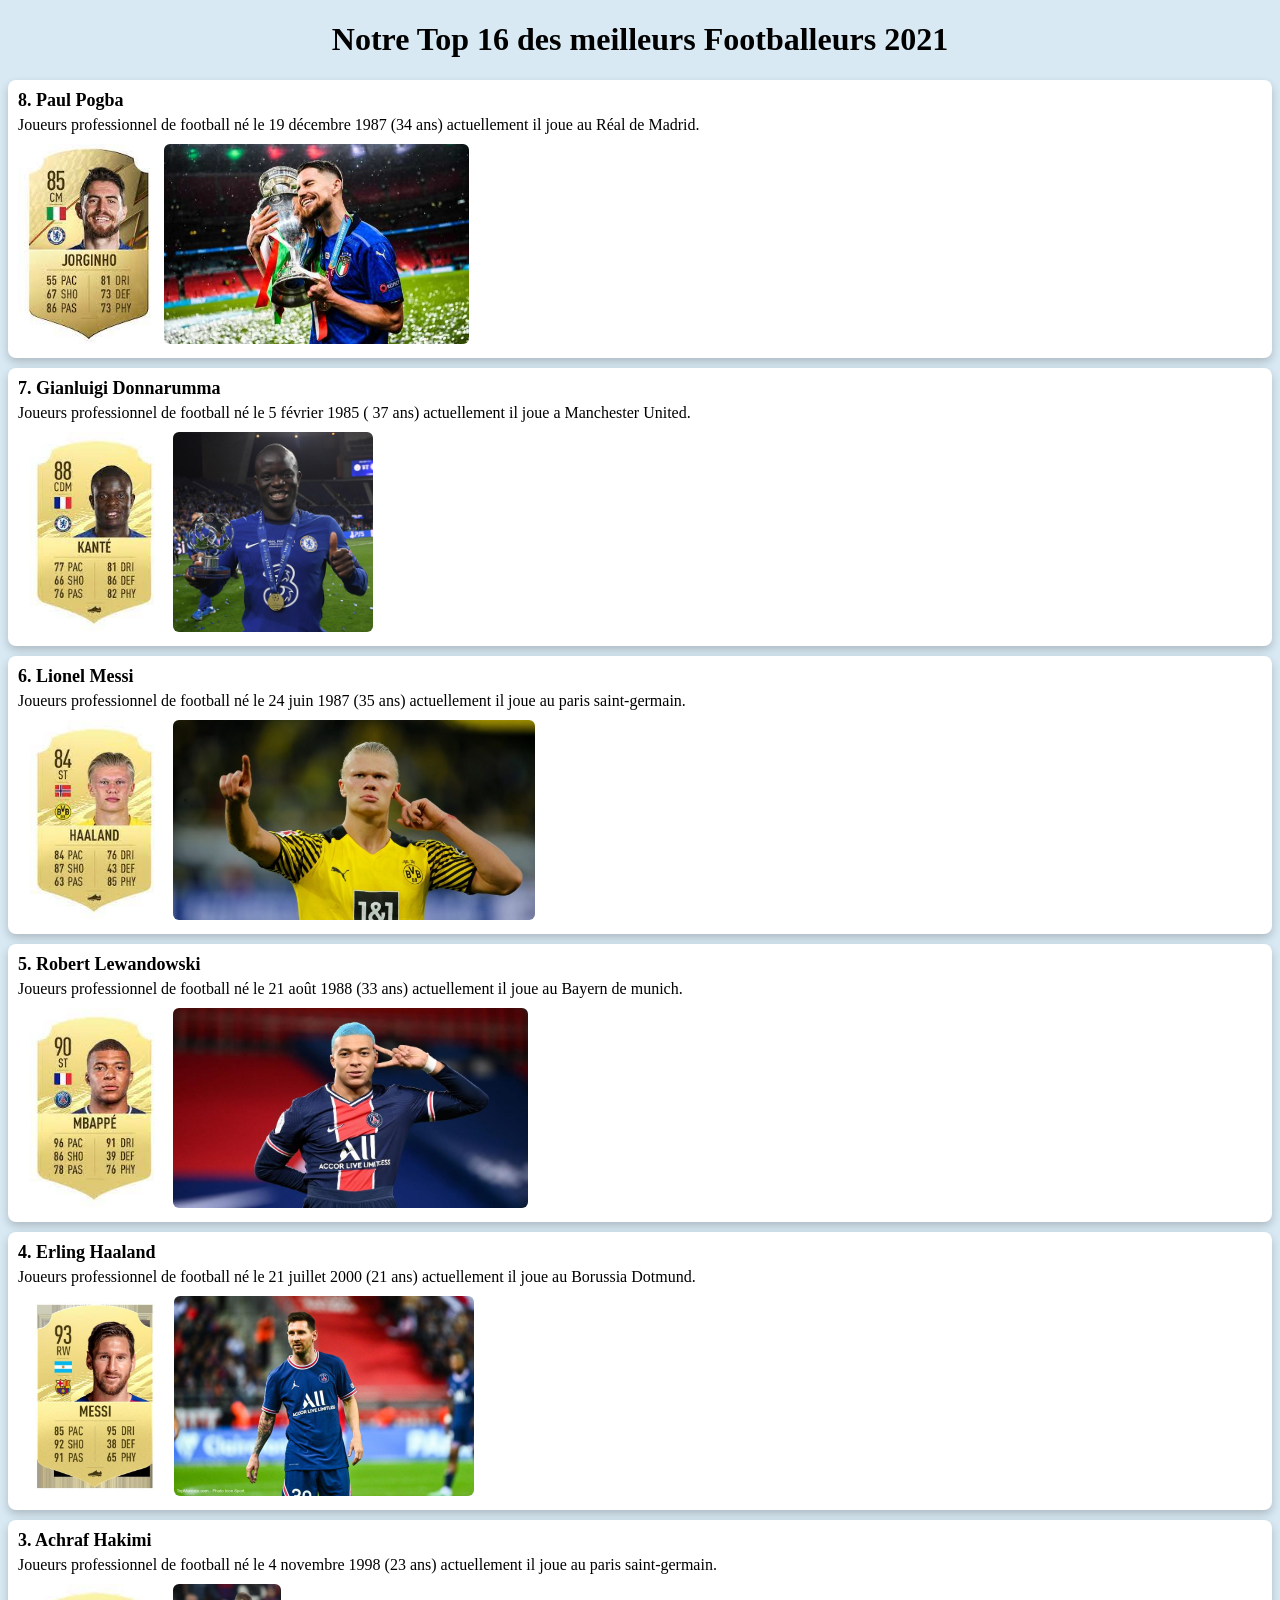
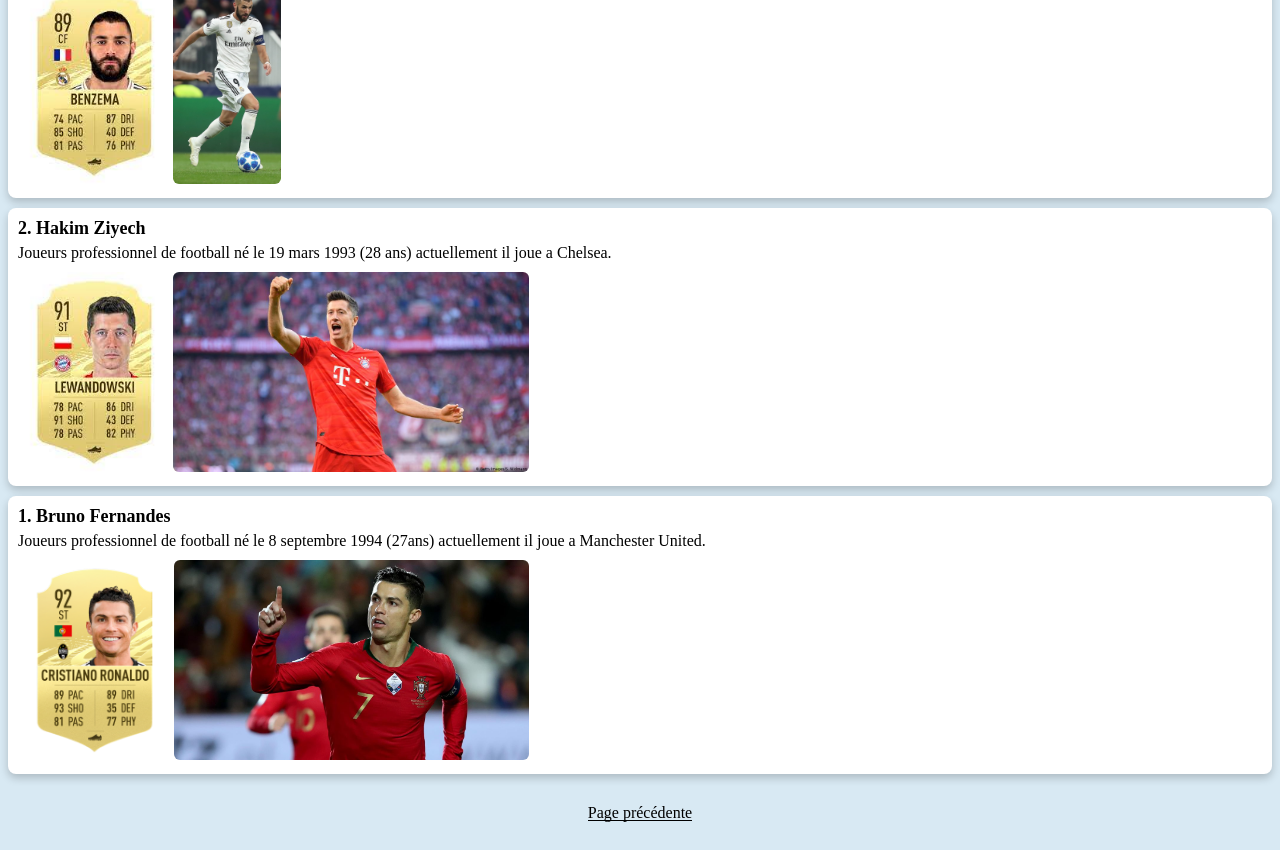
==== index2.html @ 632c653c "index2" ====
<!DOCTYPE html>
<html>
	<head>
		<meta charset="utf-8">
		<link rel="stylesheet" type="text/css" href="assets/css/main.css">
		<title>Top footballeurs 2021</title>
	</head>

	<body>
		<h1>Notre Top 16 des meilleurs Footballeurs 2021</h1>
		<main>
			<div class="container">
				<span class="nom">8. Paul Pogba</span>
				<span class="description">Joueurs professionnel de football né le 19 décembre 1987 (34 ans) actuellement il joue au Réal de Madrid.</span>
				<div class="info">
					<img src="assets/images/carte/8.jpg" class="carte">
					<img src="assets/images/photo/8.jpg" class="photo">
				</div>
			</div>
			<div class="container">
				<span class="nom">7. Gianluigi Donnarumma</span>
				<span class="description">Joueurs professionnel de football né le 5 février 1985 ( 37 ans)  actuellement il joue a Manchester United.</span>
				<div class="info">
					<img src="assets/images/carte/7.jpg" class="carte">
					<img src="assets/images/photo/7.jpg" class="photo">
				</div>
			</div>
			<div class="container">
				<span class="nom">6. Lionel Messi</span>
				<span class="description">Joueurs professionnel de football né le 24 juin 1987 (35 ans)  actuellement il joue au paris saint-germain.</span>
				<div class="info">
					<img src="assets/images/carte/6.jpg" class="carte">
					<img src="assets/images/photo/6.jpg" class="photo">
				</div>
			</div>
			<div class="container">
				<span class="nom">5. Robert Lewandowski</span>
				<span class="description">Joueurs professionnel de football né le 21 août 1988  (33 ans) actuellement il joue au Bayern de munich.</span>
				<div class="info">
					<img src="assets/images/carte/5.jpg" class="carte">
					<img src="assets/images/photo/5.jpg" class="photo">
				</div>
			</div>
			<div class="container">
				<span class="nom">4. Erling Haaland</span>
				<span class="description">Joueurs professionnel de football né le 21 juillet 2000 (21 ans)  actuellement il joue au Borussia Dotmund.</span>
				<div class="info">
					<img src="assets/images/carte/4.jpg" class="carte">
					<img src="assets/images/photo/4.jpg" class="photo">
				</div>
			</div>
			<div class="container">
				<span class="nom">3. Achraf Hakimi</span>
				<span class="description">Joueurs professionnel de football né le 4 novembre 1998 (23 ans) actuellement il joue au paris saint-germain.</span>
				<div class="info">
					<img src="assets/images/carte/3.jpg" class="carte">
					<img src="assets/images/photo/3.jpg" class="photo">
				</div>
			</div>
			<div class="container">
				<span class="nom">2. Hakim Ziyech</span>
				<span class="description">Joueurs professionnel de football né le 19 mars 1993 (28 ans) actuellement il joue a Chelsea.</span>
				<div class="info">
					<img src="assets/images/carte/2.jpg" class="carte">
					<img src="assets/images/photo/2.jpg" class="photo">
				</div>
			</div>
			<div class="container">
				<span class="nom">1. Bruno Fernandes</span>
				<span class="description">Joueurs professionnel de football né le  8 septembre 1994 (27ans) actuellement il joue a Manchester United.</span>
				<div class="info">
					<img src="assets/images/carte/1.jpg" class="carte">
					<img src="assets/images/photo/1.jpg" class="photo">
				</div>
			</div>
		</main>
		<footer>
			<a href="index.html">Page précédente</a>
		</footer>
	</body>
</html>
---- assets/css/main.css ----
@import url("https://fonts.googleapis.com/css2?family=Lilita+One&display=swap");

body {
	background-color: #d8e9f3;
	font-family: Rubik
}

.intro {
	margin: 40px 0 40px 0;
	text-align: center
}

.intro a {color: #ff9800}

h1 {text-align: center}

.container {
	margin-bottom: 10px;
	padding: 10px;
	border-radius: 8px;
	box-shadow: 0 4px 8px rgb(0, 0, 0, 0.2);
	background-color: #fff
}

.nom {
	display: block;
	margin-bottom: 5px;
	font-size: 18px;
	font-weight: bold
}

.description {
	display: block;
	margin-bottom: 10px
}

.carte {height: 200px}
.photo {
	height: 200px;
	border-radius: 6px
}

footer {
	padding: 20px 0;
	text-align: center
}

footer a {
	position: relative;
	color: #000;
	text-decoration: none;
	transition-duration: 0.3s;
	z-index: 1
}
footer a:hover {color: #d8e9f3}
footer a::before {
	content: "";
	width: 100%;
	height: 1px;
	bottom: 0;
	position: absolute;
	background-color: #000;
	transition-duration: 0.3s;
	z-index: -1
}
footer a:hover::before {height: 100%}

/* 600px max */
@media screen and (max-width: 600px) {
	h1 {font-size: 29px}
}

/* 480px max */
@media screen and (max-width: 480px) {
	h1 {font-size: 26px}
}
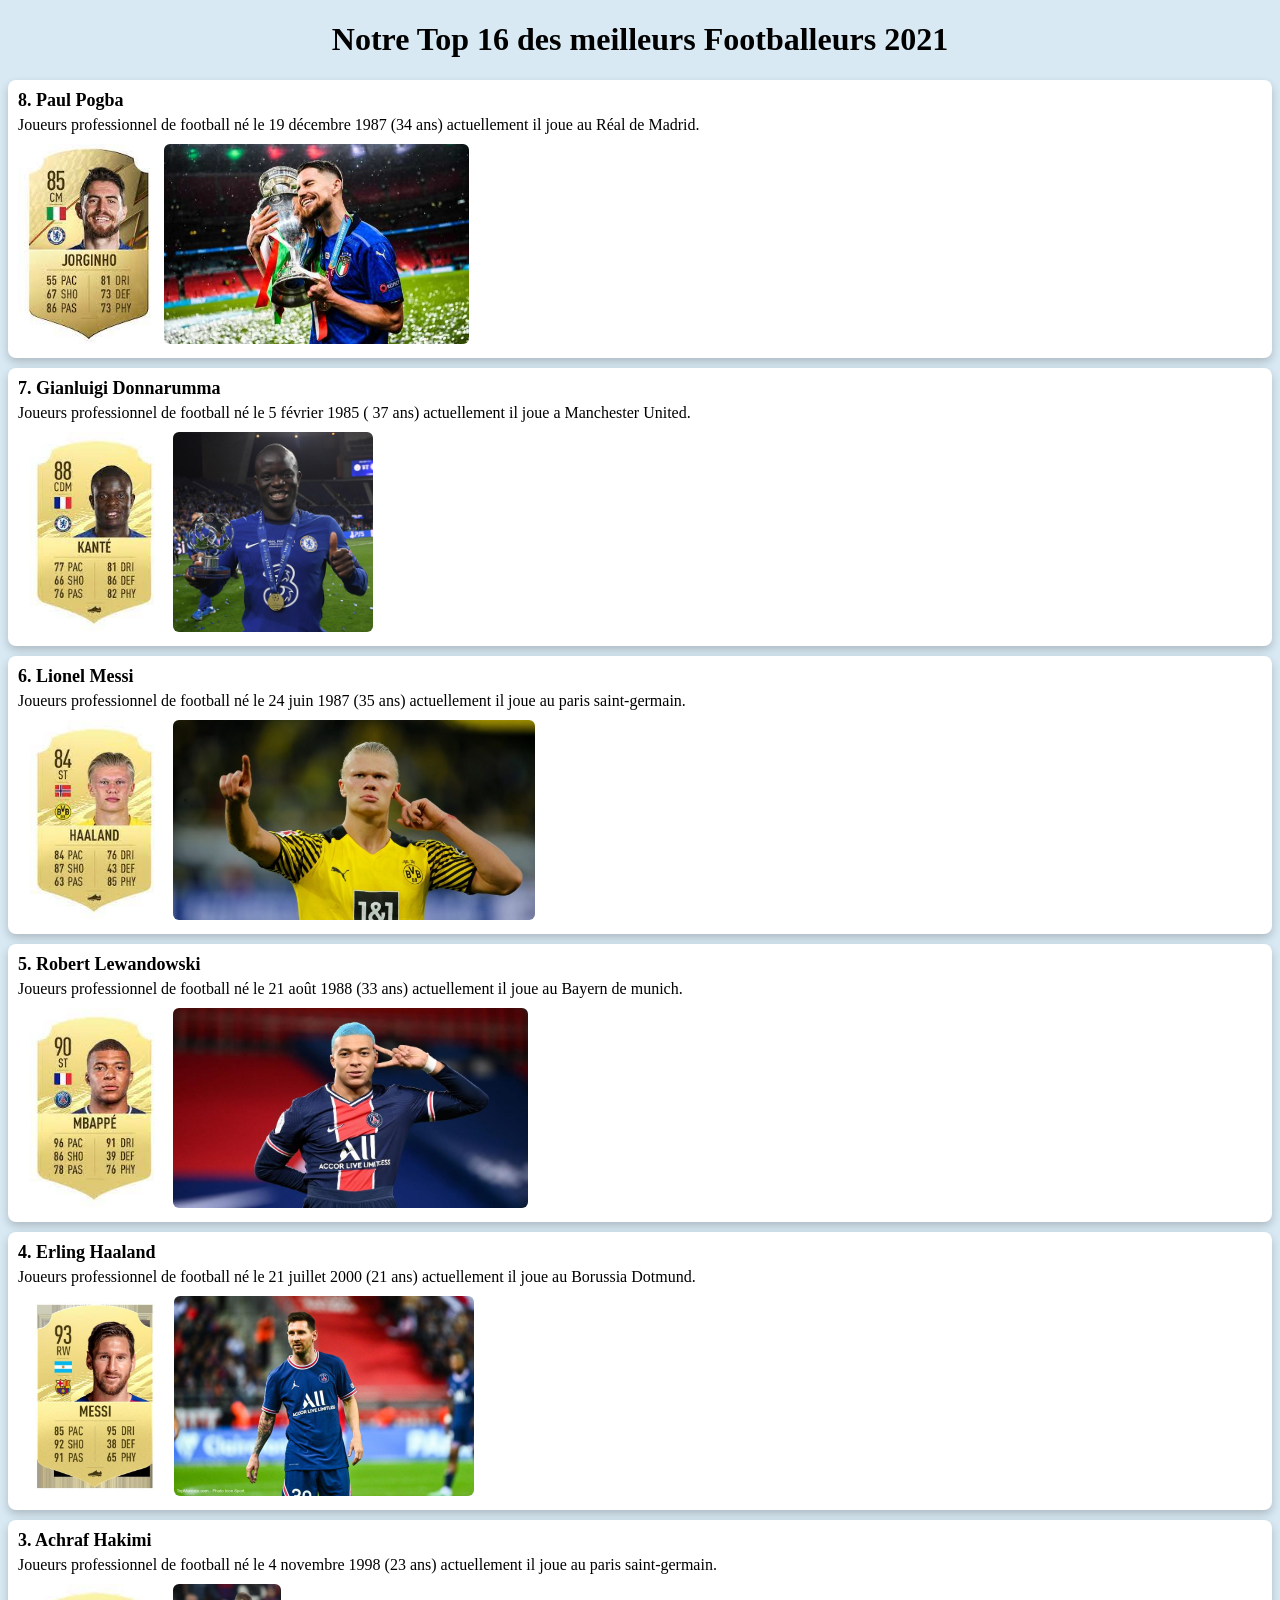
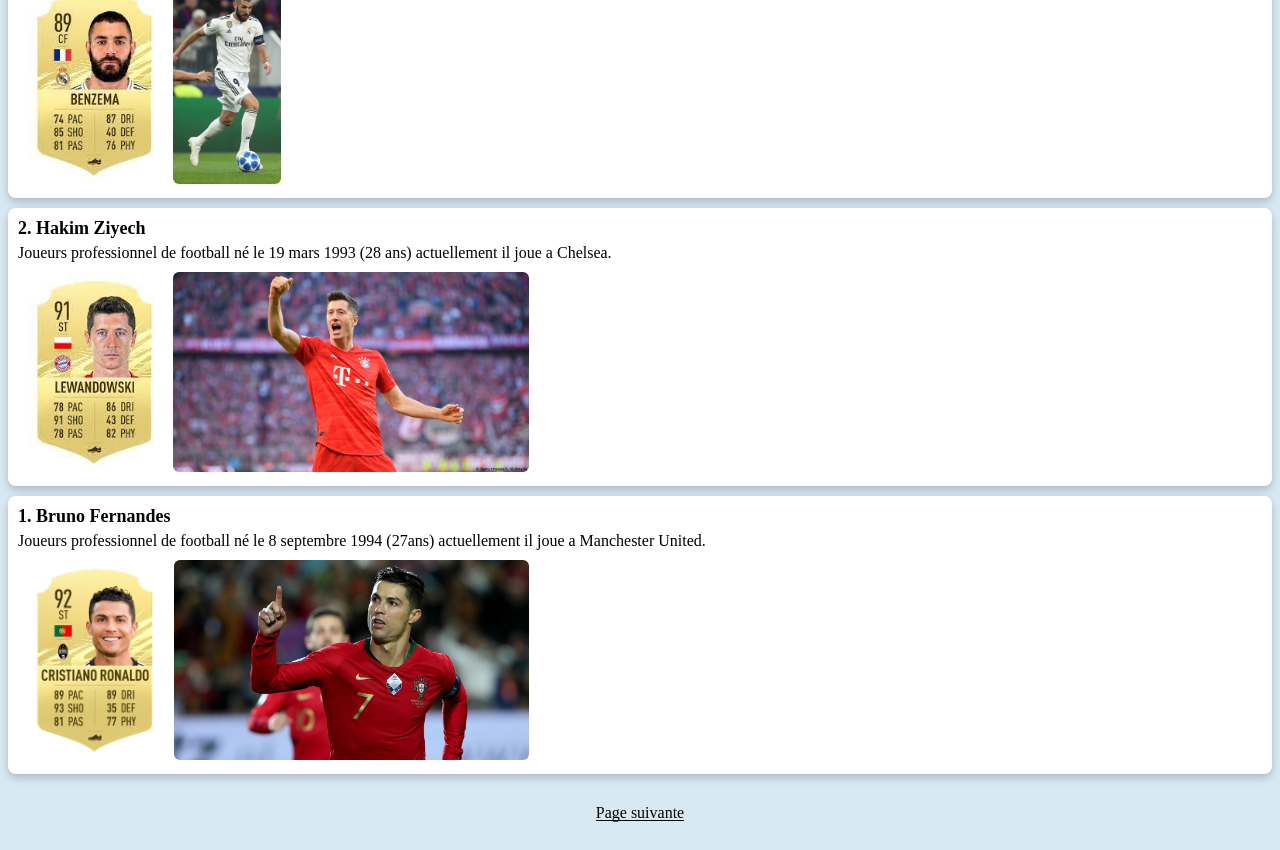
==== commit 2b326057: "ssqsd" ====
--- a/index2.html
+++ b/index2.html
@@ -75,7 +75,7 @@
 			</div>
 		</main>
 		<footer>
-			<a href="index.html">Page précédente</a>
+			<a href="index2.html">Page suivante</a>
 		</footer>
 	</body>
 </html>
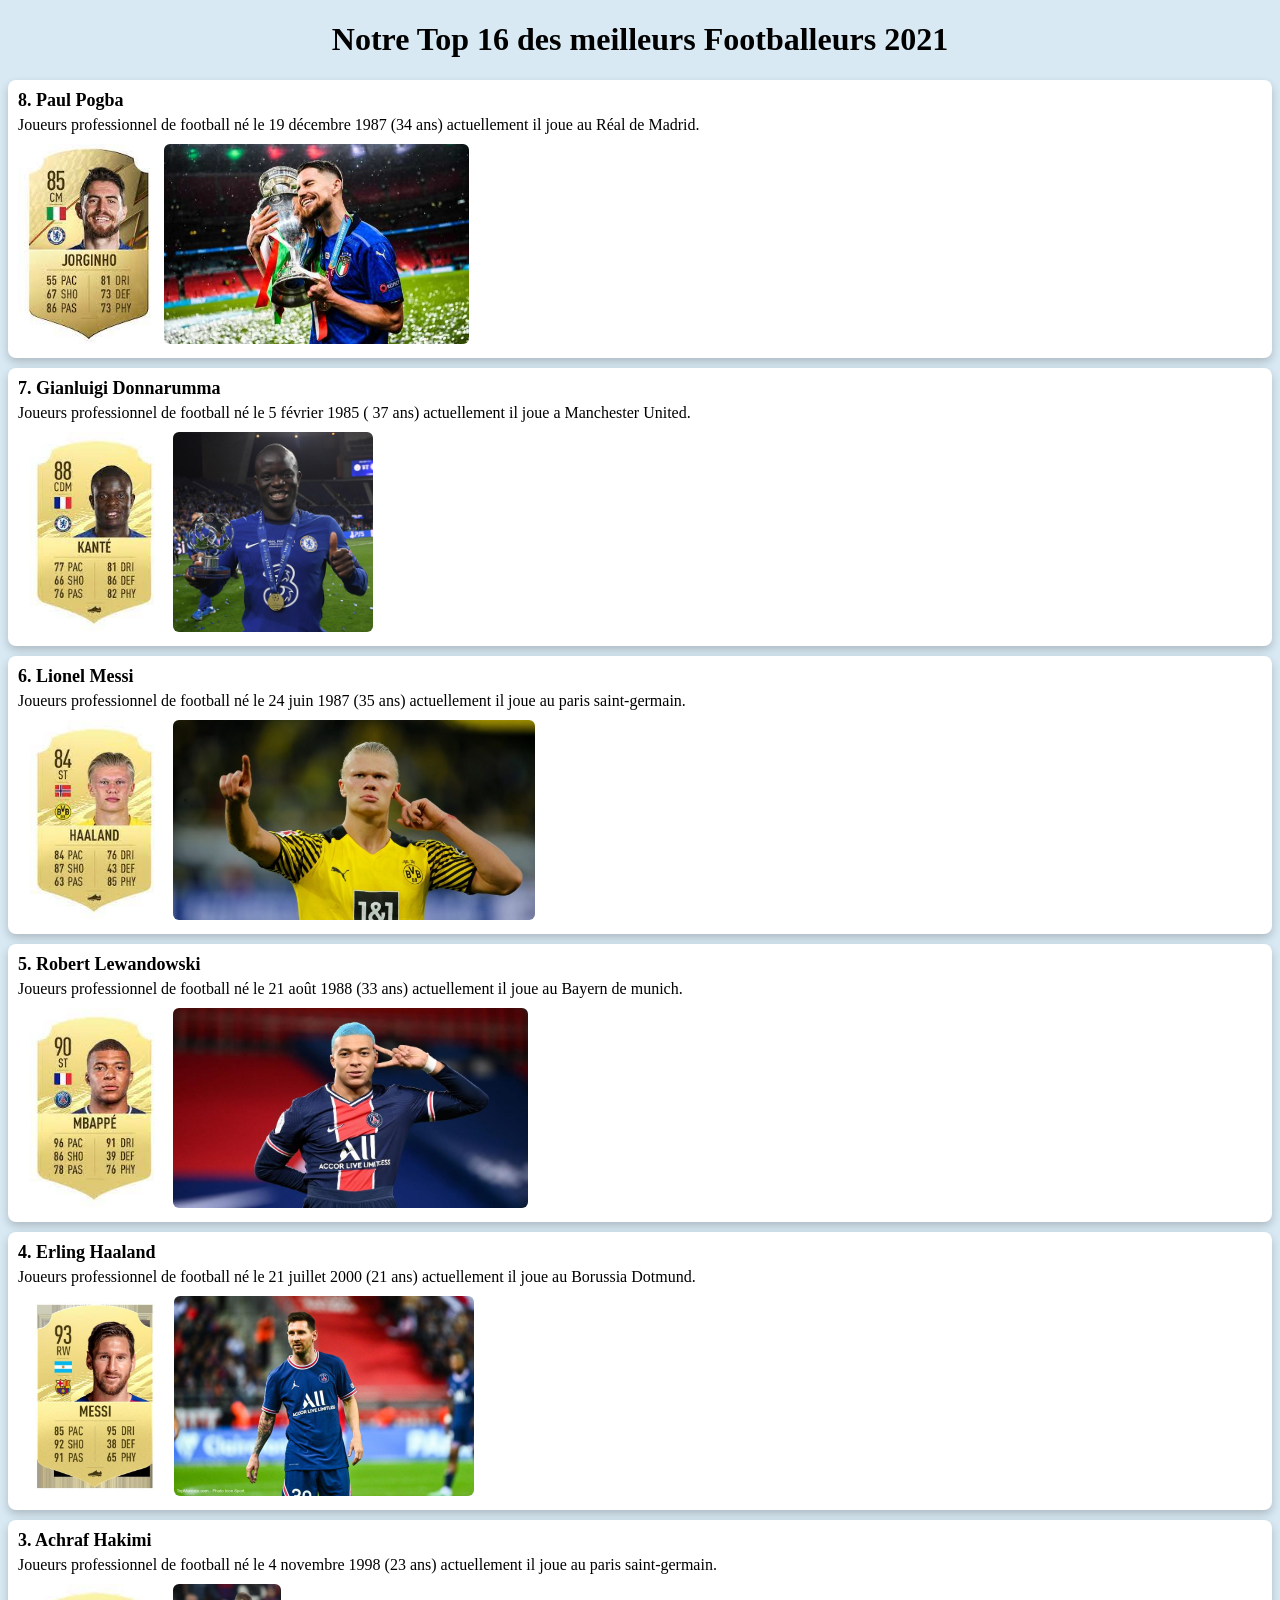
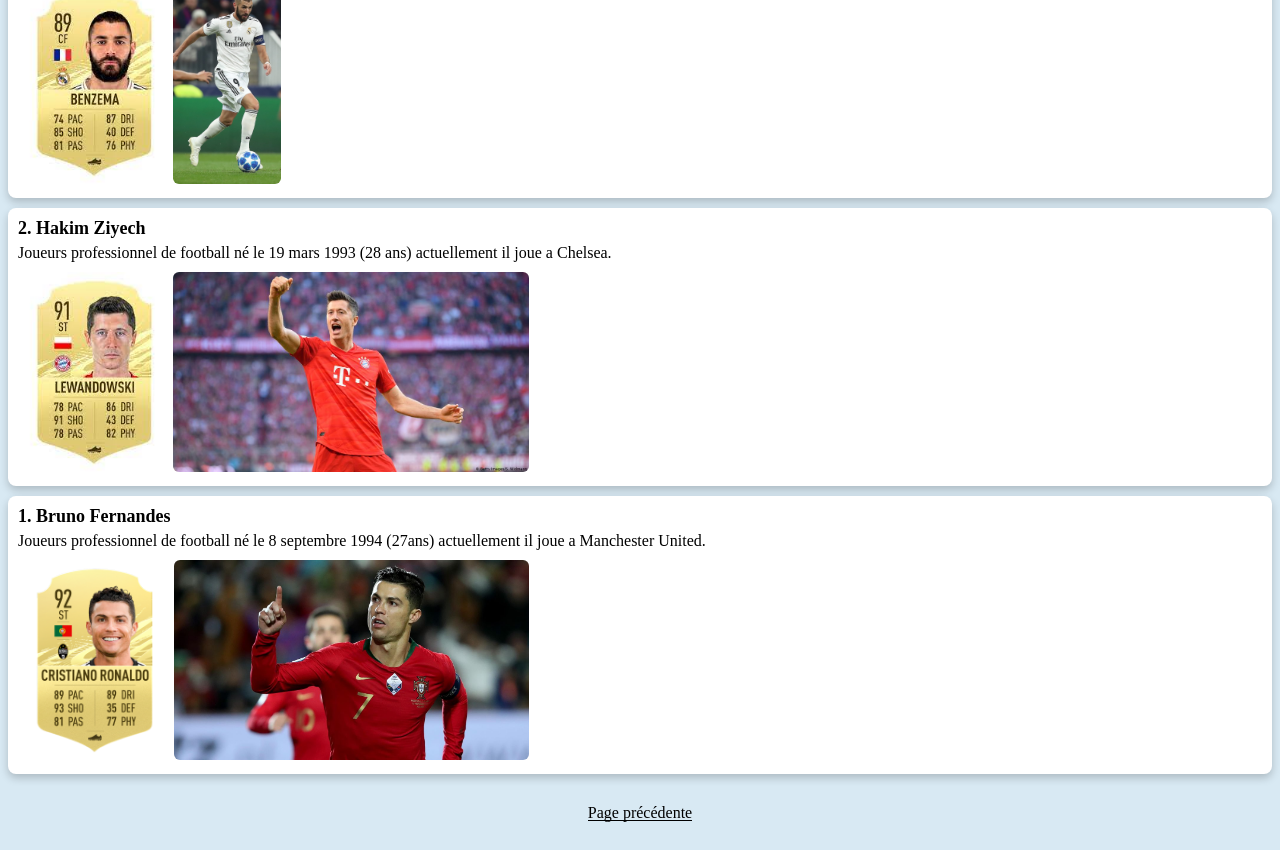
==== commit 3e5b971f: "Merge branch 'main' of https://github.com/matteoo34/SiteAdrien" ====
--- a/index2.html
+++ b/index2.html
@@ -75,7 +75,7 @@
 			</div>
 		</main>
 		<footer>
-			<a href="index2.html">Page suivante</a>
+			<a href="index.html">Page précédente</a>
 		</footer>
 	</body>
 </html>
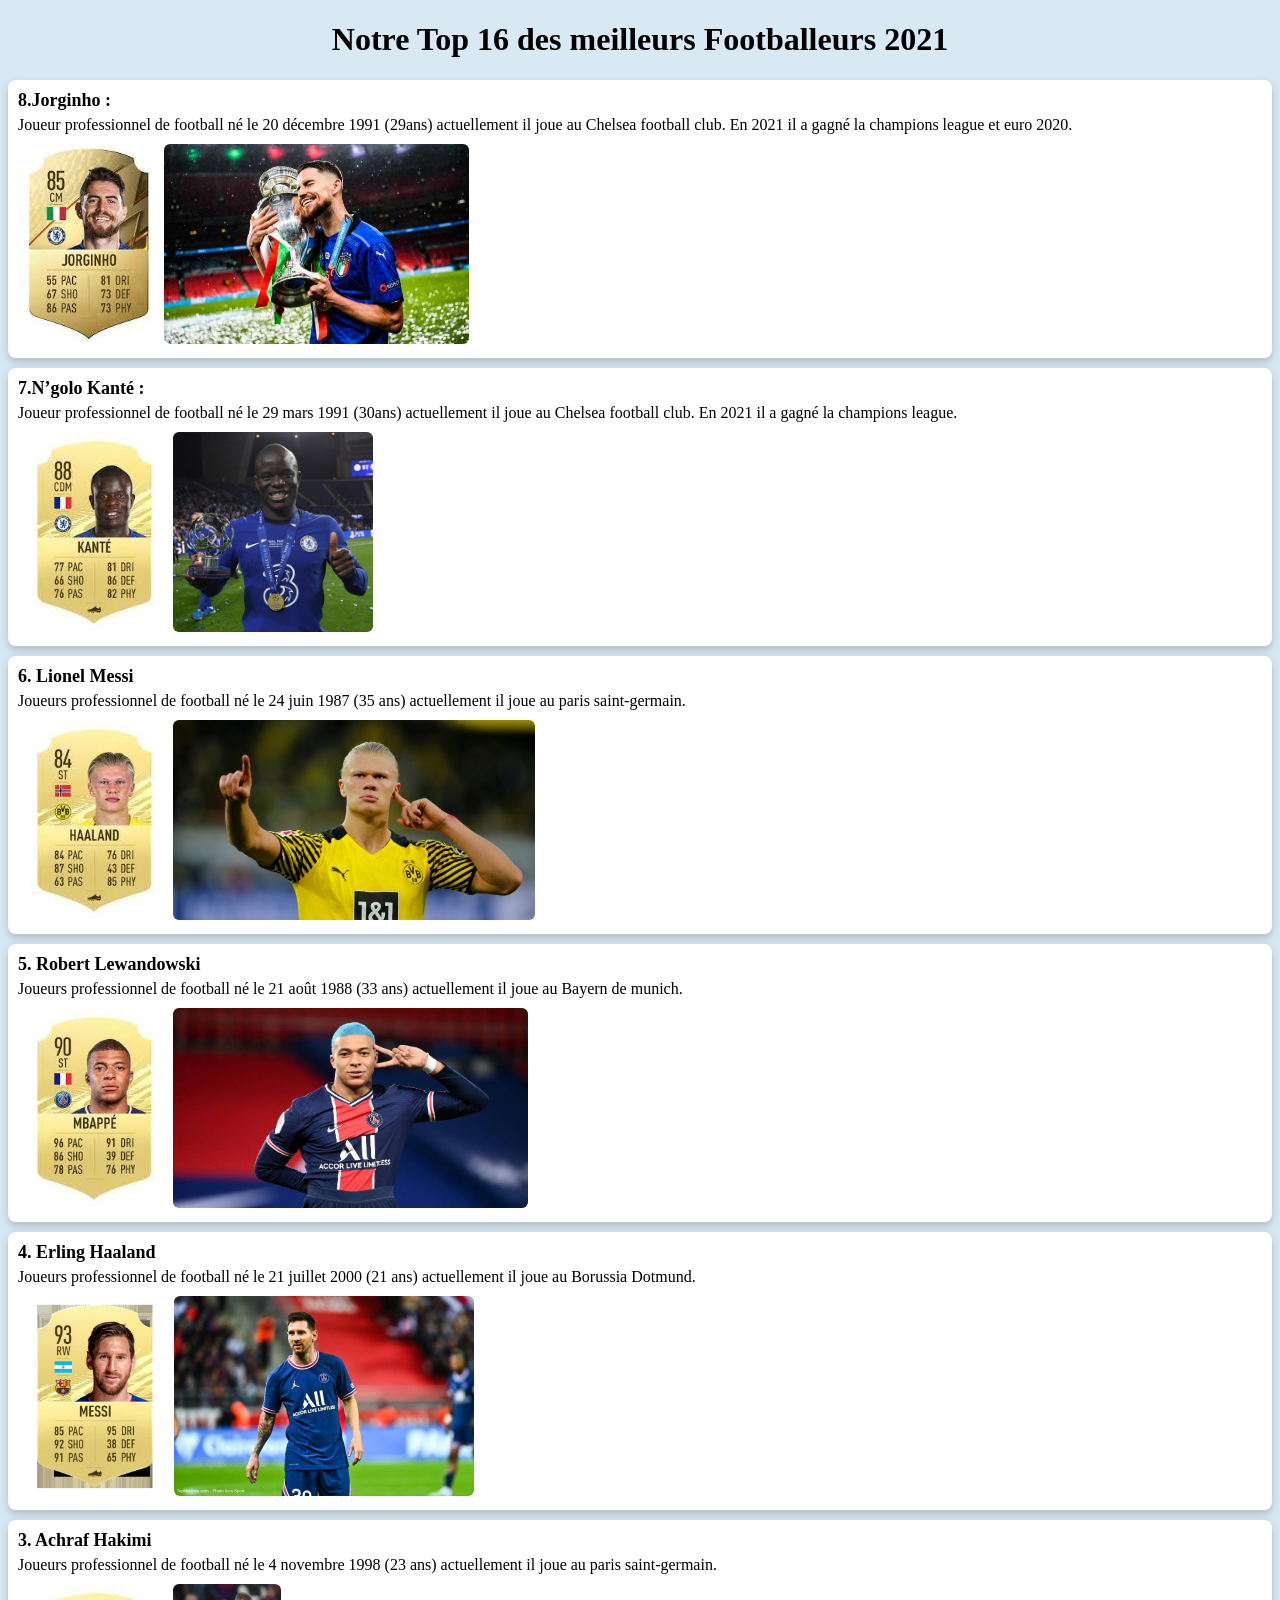
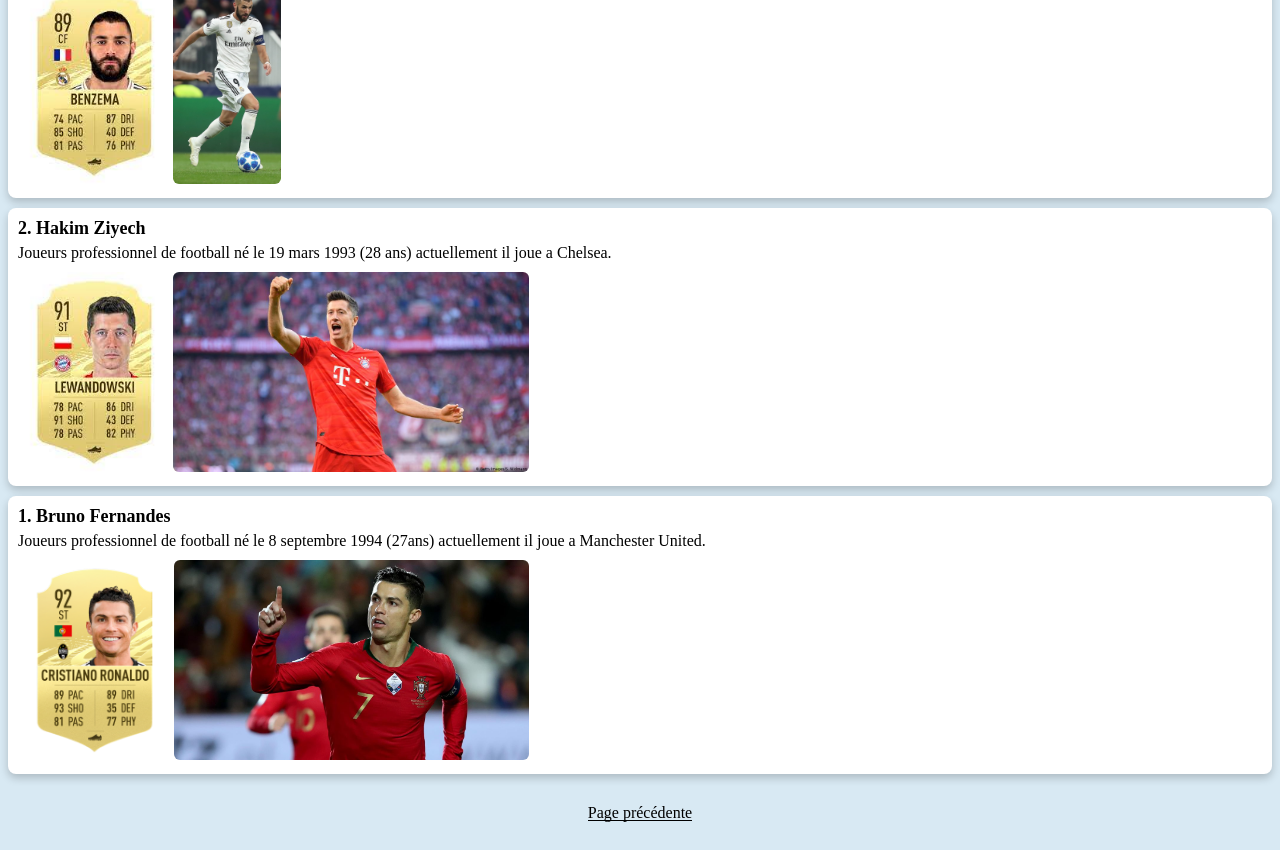
==== commit f3ae693d: "Update index2.html" ====
--- a/index2.html
+++ b/index2.html
@@ -10,16 +10,17 @@
 		<h1>Notre Top 16 des meilleurs Footballeurs 2021</h1>
 		<main>
 			<div class="container">
-				<span class="nom">8. Paul Pogba</span>
-				<span class="description">Joueurs professionnel de football né le 19 décembre 1987 (34 ans) actuellement il joue au Réal de Madrid.</span>
+				<span class="nom">8.Jorginho :</span>
+				<span class="description">Joueur professionnel de football né le 20 décembre 1991 (29ans) actuellement il joue au Chelsea football club. En 2021 il a gagné la champions league et euro 2020.</span>
 				<div class="info">
 					<img src="assets/images/carte/8.jpg" class="carte">
 					<img src="assets/images/photo/8.jpg" class="photo">
 				</div>
 			</div>
 			<div class="container">
-				<span class="nom">7. Gianluigi Donnarumma</span>
-				<span class="description">Joueurs professionnel de football né le 5 février 1985 ( 37 ans)  actuellement il joue a Manchester United.</span>
+				<span class="nom">7.N’golo Kanté :</span>
+				<span class="description"> Joueur professionnel de football né le 29 mars 1991 (30ans)  actuellement il joue au Chelsea football club. En 2021 il a gagné la champions league.
+                </span>
 				<div class="info">
 					<img src="assets/images/carte/7.jpg" class="carte">
 					<img src="assets/images/photo/7.jpg" class="photo">
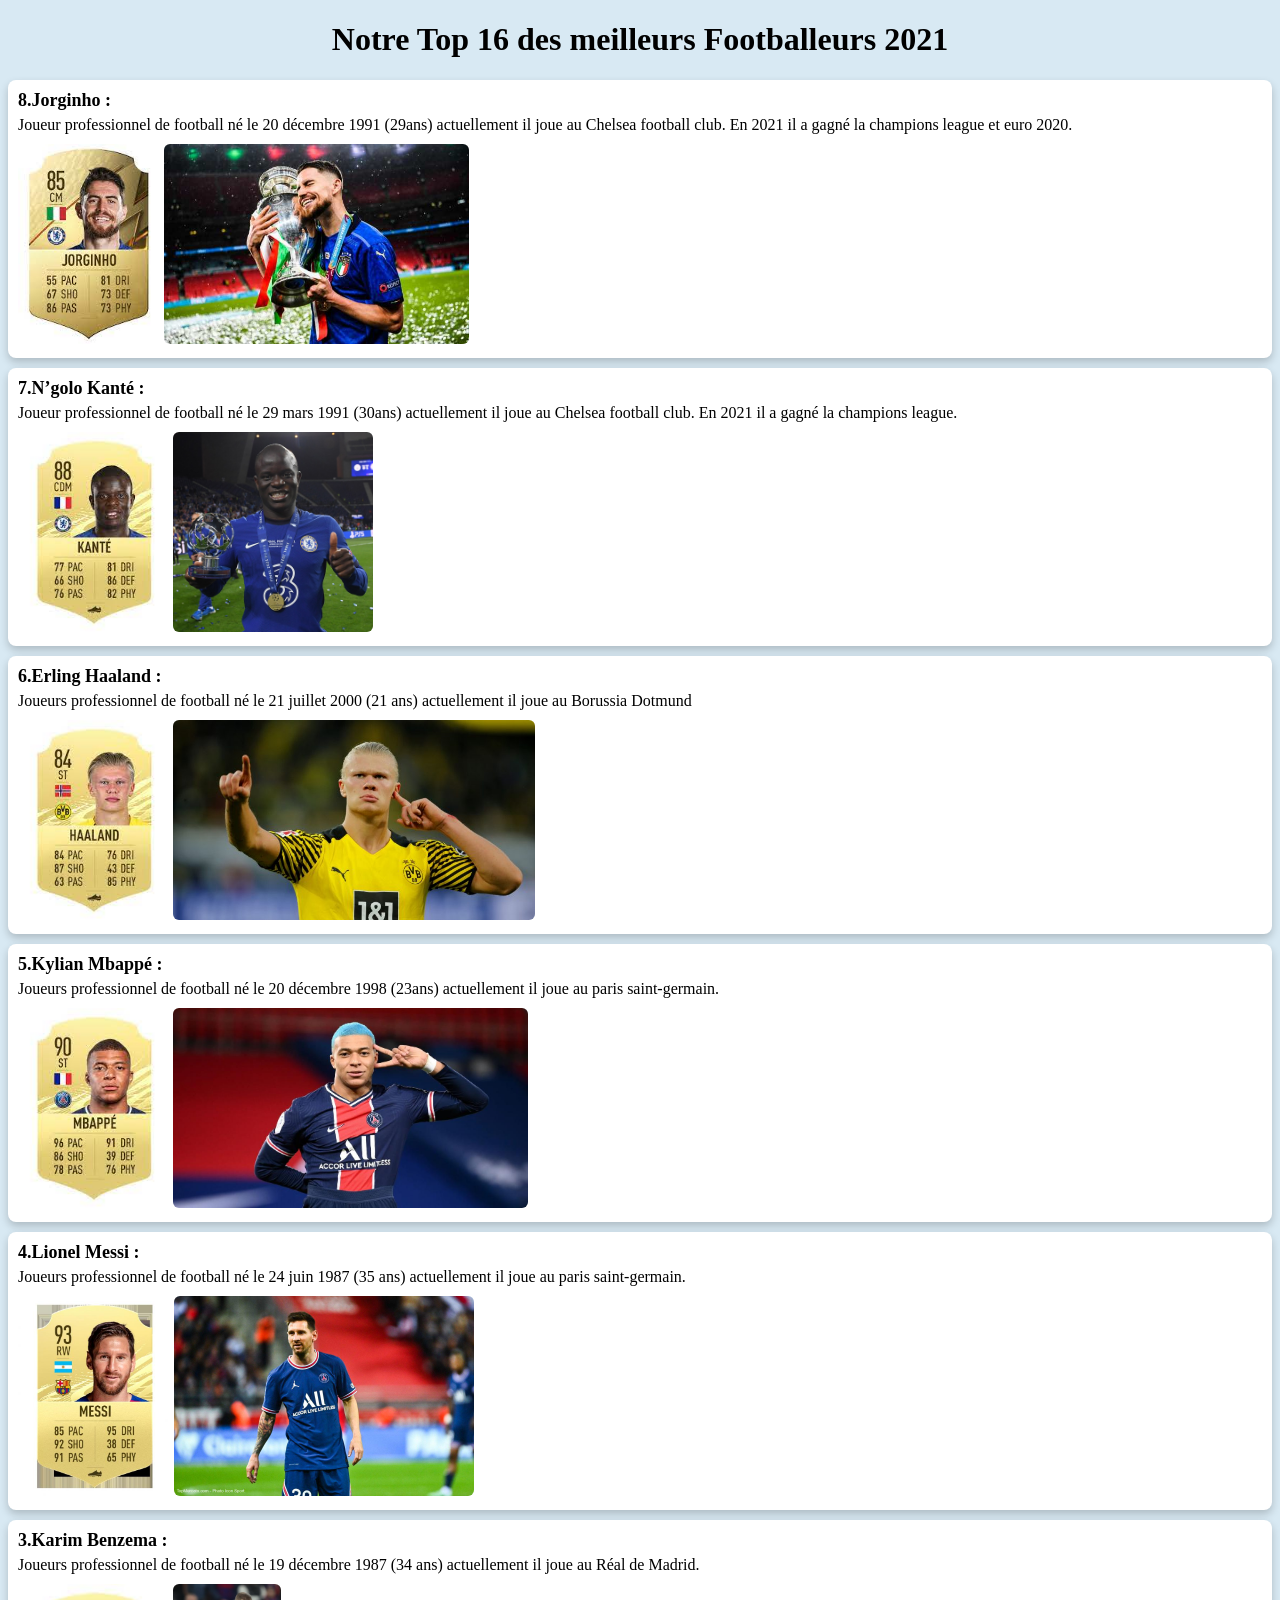
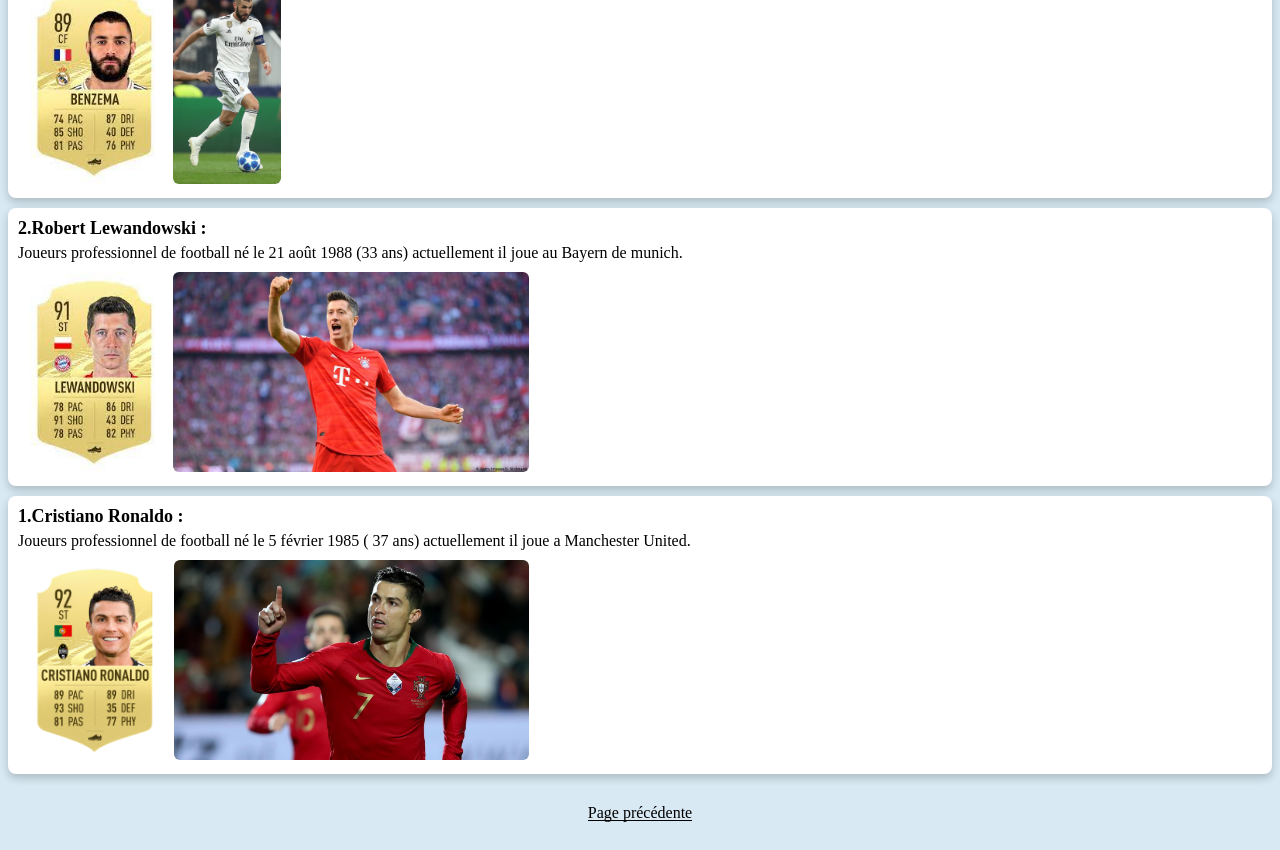
==== commit 6246a9d6: "Update index2.html" ====
--- a/index2.html
+++ b/index2.html
@@ -27,48 +27,48 @@
 				</div>
 			</div>
 			<div class="container">
-				<span class="nom">6. Lionel Messi</span>
-				<span class="description">Joueurs professionnel de football né le 24 juin 1987 (35 ans)  actuellement il joue au paris saint-germain.</span>
+				<span class="nom">6.Erling Haaland :</span>
+				<span class="description">Joueurs professionnel de football né le 21 juillet 2000 (21 ans)  actuellement il joue au Borussia Dotmund </span>
 				<div class="info">
 					<img src="assets/images/carte/6.jpg" class="carte">
 					<img src="assets/images/photo/6.jpg" class="photo">
 				</div>
 			</div>
 			<div class="container">
-				<span class="nom">5. Robert Lewandowski</span>
-				<span class="description">Joueurs professionnel de football né le 21 août 1988  (33 ans) actuellement il joue au Bayern de munich.</span>
+				<span class="nom">5.Kylian Mbappé :</span>
+				<span class="description">Joueurs professionnel de football né le 20 décembre 1998 (23ans) actuellement il joue au paris saint-germain.</span>
 				<div class="info">
 					<img src="assets/images/carte/5.jpg" class="carte">
 					<img src="assets/images/photo/5.jpg" class="photo">
 				</div>
 			</div>
 			<div class="container">
-				<span class="nom">4. Erling Haaland</span>
-				<span class="description">Joueurs professionnel de football né le 21 juillet 2000 (21 ans)  actuellement il joue au Borussia Dotmund.</span>
+				<span class="nom">4.Lionel Messi :</span>
+				<span class="description">Joueurs professionnel de football né le 24 juin 1987 (35 ans)  actuellement il joue au paris saint-germain.</span>
 				<div class="info">
 					<img src="assets/images/carte/4.jpg" class="carte">
 					<img src="assets/images/photo/4.jpg" class="photo">
 				</div>
 			</div>
 			<div class="container">
-				<span class="nom">3. Achraf Hakimi</span>
-				<span class="description">Joueurs professionnel de football né le 4 novembre 1998 (23 ans) actuellement il joue au paris saint-germain.</span>
+				<span class="nom">3.Karim Benzema :</span>
+				<span class="description">Joueurs professionnel de football né le 19 décembre 1987 (34 ans) actuellement il joue au Réal de Madrid.</span>
 				<div class="info">
 					<img src="assets/images/carte/3.jpg" class="carte">
 					<img src="assets/images/photo/3.jpg" class="photo">
 				</div>
 			</div>
 			<div class="container">
-				<span class="nom">2. Hakim Ziyech</span>
-				<span class="description">Joueurs professionnel de football né le 19 mars 1993 (28 ans) actuellement il joue a Chelsea.</span>
+				<span class="nom">2.Robert Lewandowski :</span>
+				<span class="description">Joueurs professionnel de football né le 21 août 1988  (33 ans) actuellement il joue au Bayern de munich.</span>
 				<div class="info">
 					<img src="assets/images/carte/2.jpg" class="carte">
 					<img src="assets/images/photo/2.jpg" class="photo">
 				</div>
 			</div>
 			<div class="container">
-				<span class="nom">1. Bruno Fernandes</span>
-				<span class="description">Joueurs professionnel de football né le  8 septembre 1994 (27ans) actuellement il joue a Manchester United.</span>
+				<span class="nom">1.Cristiano Ronaldo :</span>
+				<span class="description">Joueurs professionnel de football né le 5 février 1985 ( 37 ans)  actuellement il joue a Manchester United.</span>
 				<div class="info">
 					<img src="assets/images/carte/1.jpg" class="carte">
 					<img src="assets/images/photo/1.jpg" class="photo">
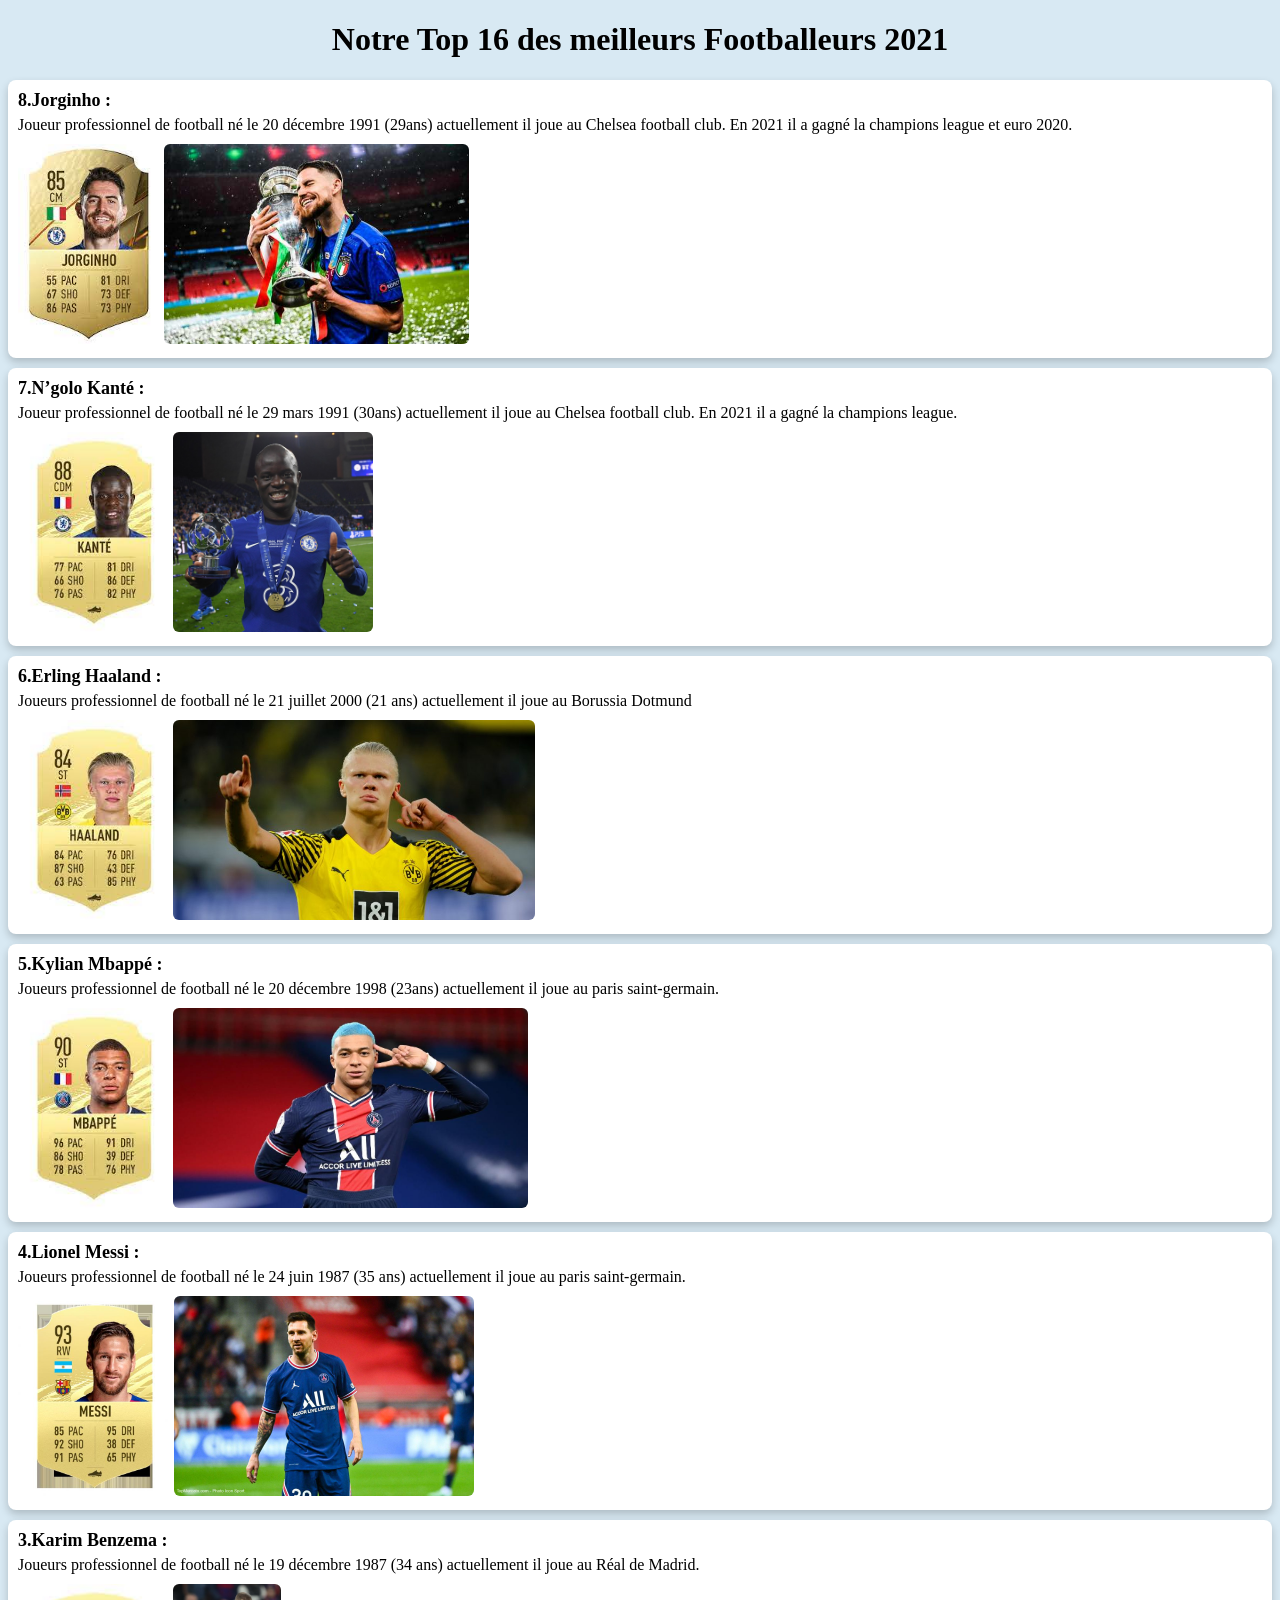
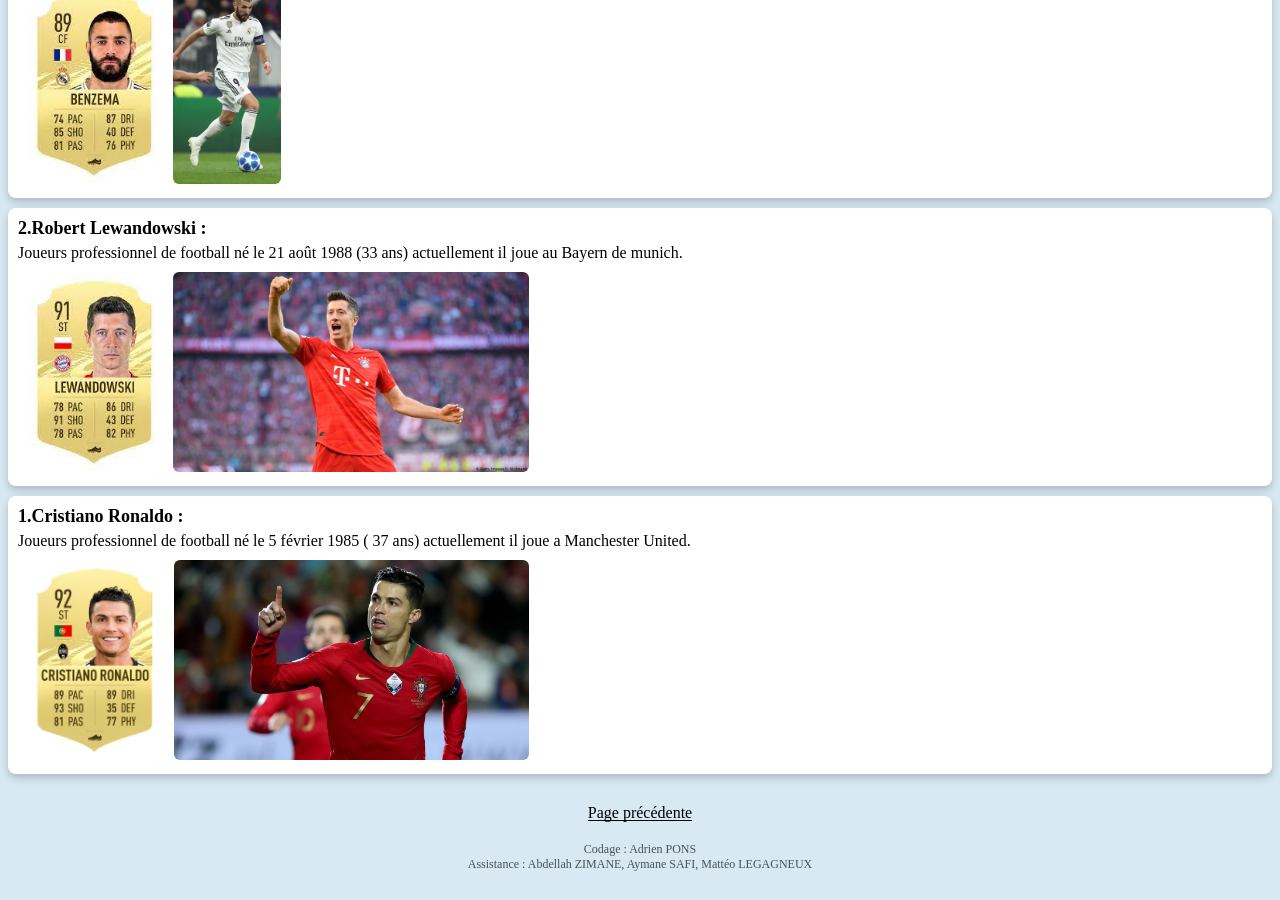
==== commit 7edeed98: "Copyright" ====
--- a/index2.html
+++ b/index2.html
@@ -77,6 +77,10 @@
 		</main>
 		<footer>
 			<a href="index.html">Page précédente</a>
+			<div class="copyright">
+				Codage : Adrien PONS<br>
+				Assistance : Abdellah ZIMANE, Aymane SAFI, Mattéo LEGAGNEUX<br>
+			</div>
 		</footer>
 	</body>
 </html>
--- a/assets/css/main.css
+++ b/assets/css/main.css
@@ -65,6 +65,12 @@
 }
 footer a:hover::before {height: 100%}
 
+.copyright {
+	padding-top: 20px;
+	opacity: 0.65;
+	font-size: 12px
+}
+
 /* 600px max */
 @media screen and (max-width: 600px) {
 	h1 {font-size: 29px}
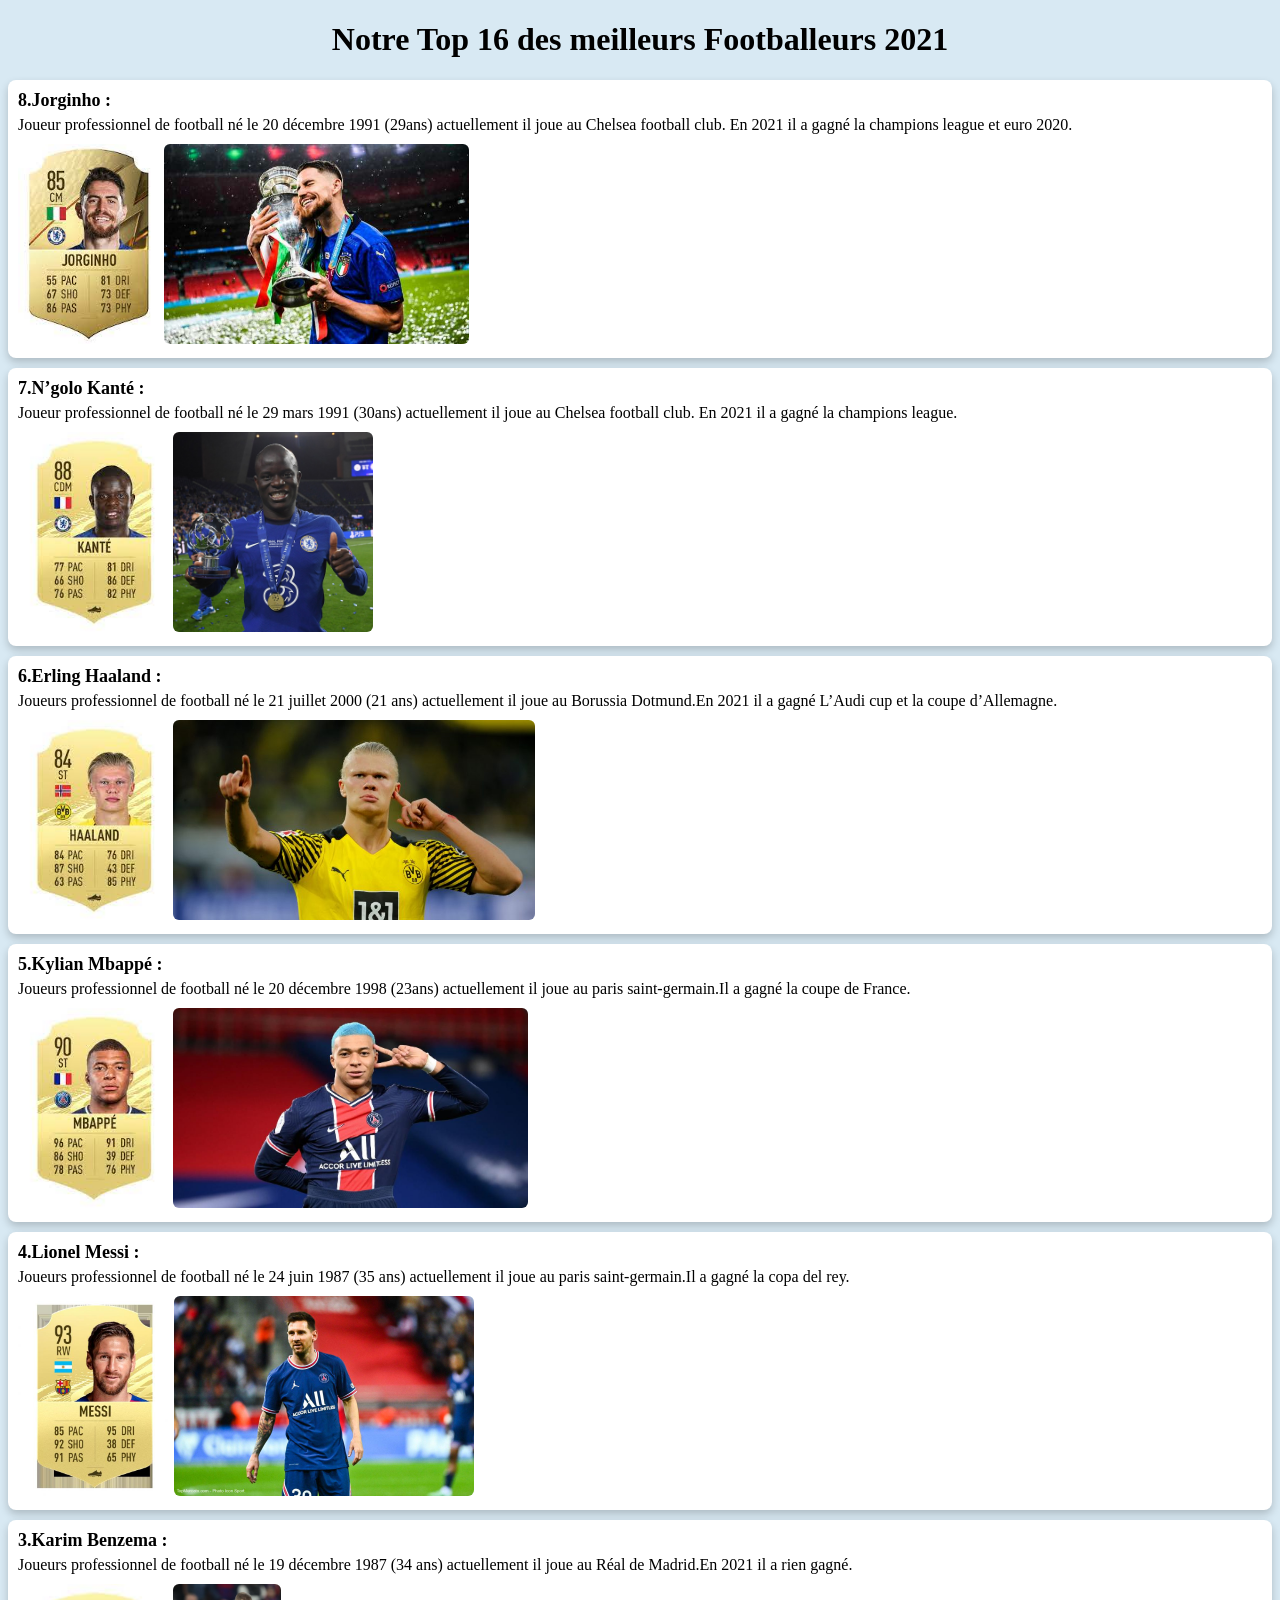
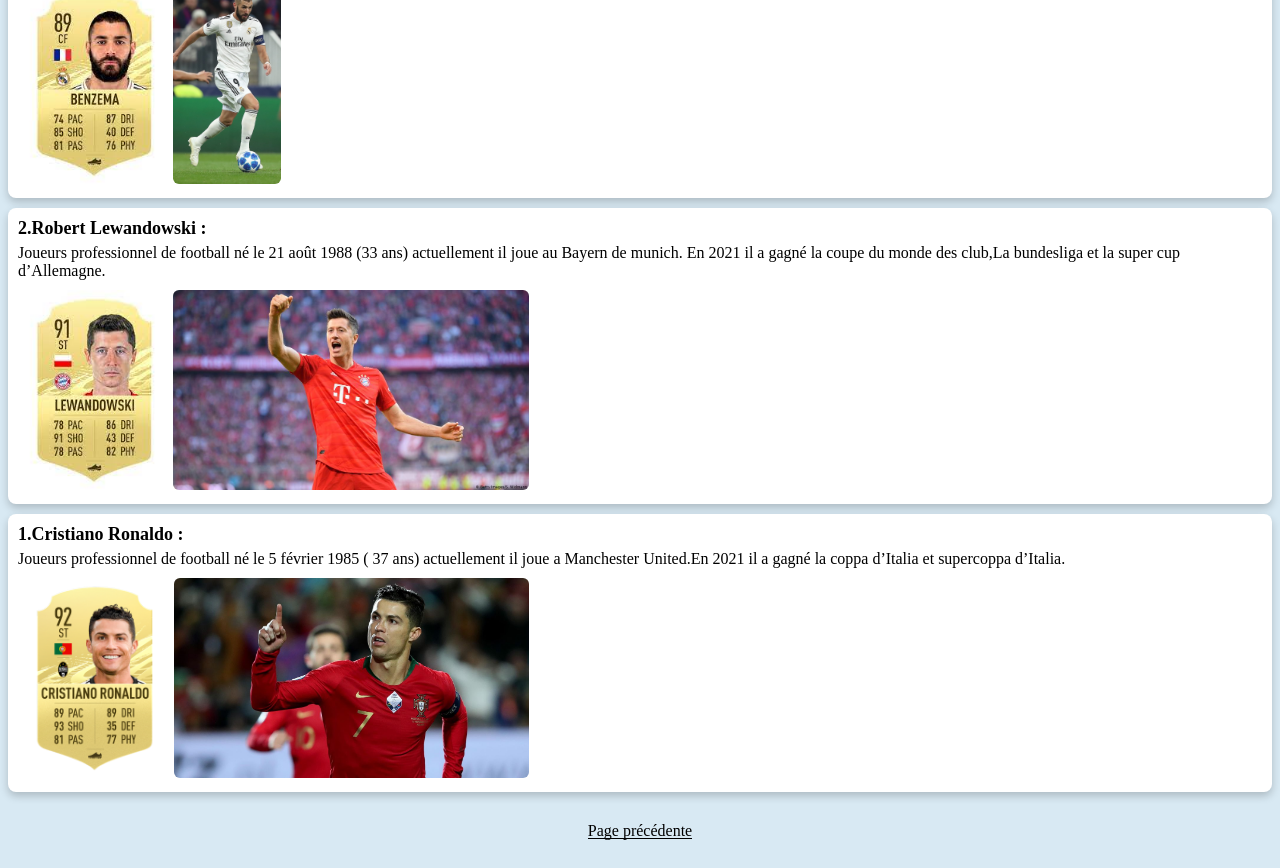
==== commit f9468c59: "qzd" ====
--- a/index2.html
+++ b/index2.html
@@ -28,7 +28,7 @@
 			</div>
 			<div class="container">
 				<span class="nom">6.Erling Haaland :</span>
-				<span class="description">Joueurs professionnel de football né le 21 juillet 2000 (21 ans)  actuellement il joue au Borussia Dotmund </span>
+				<span class="description">Joueurs professionnel de football né le 21 juillet 2000 (21 ans)  actuellement il joue au Borussia Dotmund.En 2021 il a gagné L’Audi cup et la coupe d’Allemagne. </span>
 				<div class="info">
 					<img src="assets/images/carte/6.jpg" class="carte">
 					<img src="assets/images/photo/6.jpg" class="photo">
@@ -36,7 +36,7 @@
 			</div>
 			<div class="container">
 				<span class="nom">5.Kylian Mbappé :</span>
-				<span class="description">Joueurs professionnel de football né le 20 décembre 1998 (23ans) actuellement il joue au paris saint-germain.</span>
+				<span class="description">Joueurs professionnel de football né le 20 décembre 1998 (23ans) actuellement il joue au paris saint-germain.Il a gagné la coupe de France.</span>
 				<div class="info">
 					<img src="assets/images/carte/5.jpg" class="carte">
 					<img src="assets/images/photo/5.jpg" class="photo">
@@ -44,7 +44,7 @@
 			</div>
 			<div class="container">
 				<span class="nom">4.Lionel Messi :</span>
-				<span class="description">Joueurs professionnel de football né le 24 juin 1987 (35 ans)  actuellement il joue au paris saint-germain.</span>
+				<span class="description">Joueurs professionnel de football né le 24 juin 1987 (35 ans)  actuellement il joue au paris saint-germain.Il a gagné la copa del rey.</span>
 				<div class="info">
 					<img src="assets/images/carte/4.jpg" class="carte">
 					<img src="assets/images/photo/4.jpg" class="photo">
@@ -52,7 +52,7 @@
 			</div>
 			<div class="container">
 				<span class="nom">3.Karim Benzema :</span>
-				<span class="description">Joueurs professionnel de football né le 19 décembre 1987 (34 ans) actuellement il joue au Réal de Madrid.</span>
+				<span class="description">Joueurs professionnel de football né le 19 décembre 1987 (34 ans) actuellement il joue au Réal de Madrid.En 2021 il a rien gagné.</span>
 				<div class="info">
 					<img src="assets/images/carte/3.jpg" class="carte">
 					<img src="assets/images/photo/3.jpg" class="photo">
@@ -60,7 +60,7 @@
 			</div>
 			<div class="container">
 				<span class="nom">2.Robert Lewandowski :</span>
-				<span class="description">Joueurs professionnel de football né le 21 août 1988  (33 ans) actuellement il joue au Bayern de munich.</span>
+				<span class="description">Joueurs professionnel de football né le 21 août 1988  (33 ans) actuellement il joue au Bayern de munich. En 2021 il a gagné la coupe du monde des club,La bundesliga et la super cup d’Allemagne.</span>
 				<div class="info">
 					<img src="assets/images/carte/2.jpg" class="carte">
 					<img src="assets/images/photo/2.jpg" class="photo">
@@ -68,7 +68,7 @@
 			</div>
 			<div class="container">
 				<span class="nom">1.Cristiano Ronaldo :</span>
-				<span class="description">Joueurs professionnel de football né le 5 février 1985 ( 37 ans)  actuellement il joue a Manchester United.</span>
+				<span class="description">Joueurs professionnel de football né le 5 février 1985 ( 37 ans)  actuellement il joue a Manchester United.En 2021 il a gagné la coppa d’Italia et supercoppa d’Italia.</span>
 				<div class="info">
 					<img src="assets/images/carte/1.jpg" class="carte">
 					<img src="assets/images/photo/1.jpg" class="photo">
@@ -77,10 +77,6 @@
 		</main>
 		<footer>
 			<a href="index.html">Page précédente</a>
-			<div class="copyright">
-				Codage : Adrien PONS<br>
-				Assistance : Abdellah ZIMANE, Aymane SAFI, Mattéo LEGAGNEUX<br>
-			</div>
 		</footer>
 	</body>
 </html>
--- a/assets/css/main.css
+++ b/assets/css/main.css
@@ -36,6 +36,7 @@
 
 .carte {height: 200px}
 .photo {
+	max-width: 100%;
 	height: 200px;
 	border-radius: 6px
 }
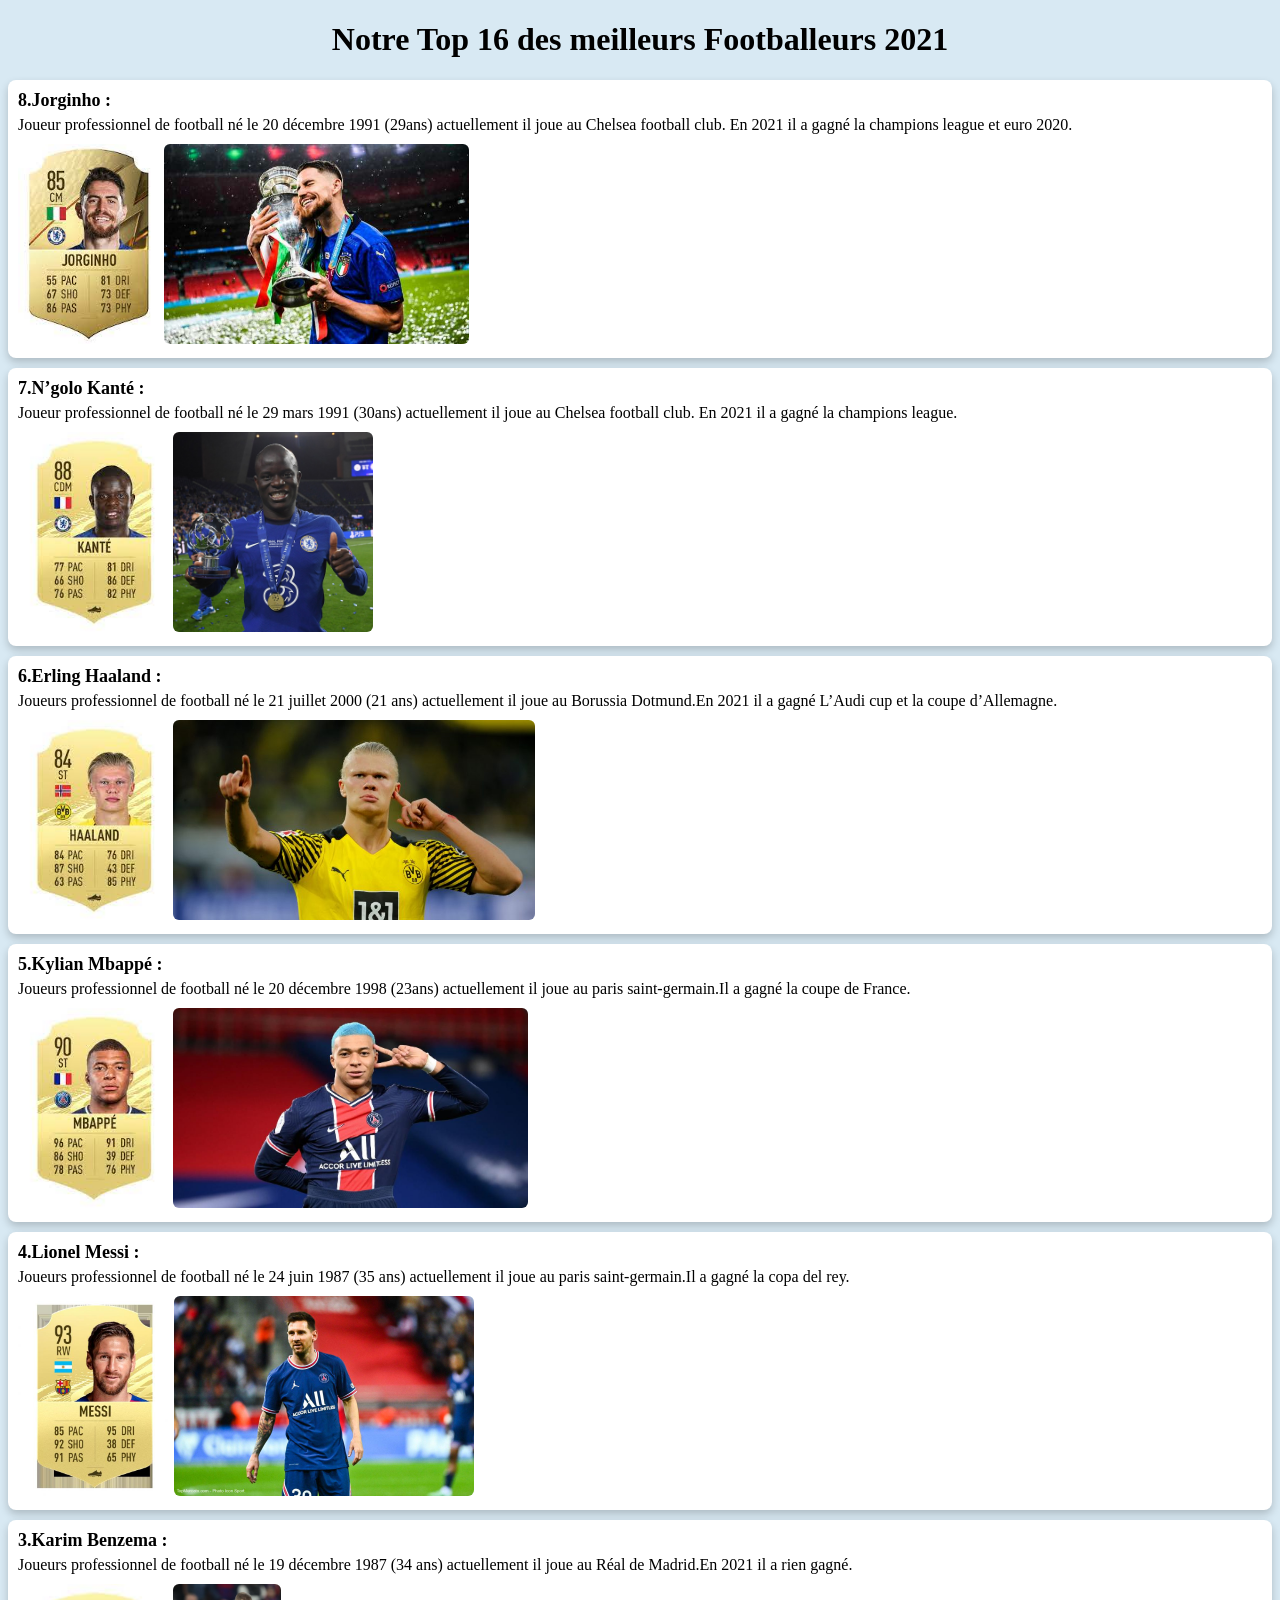
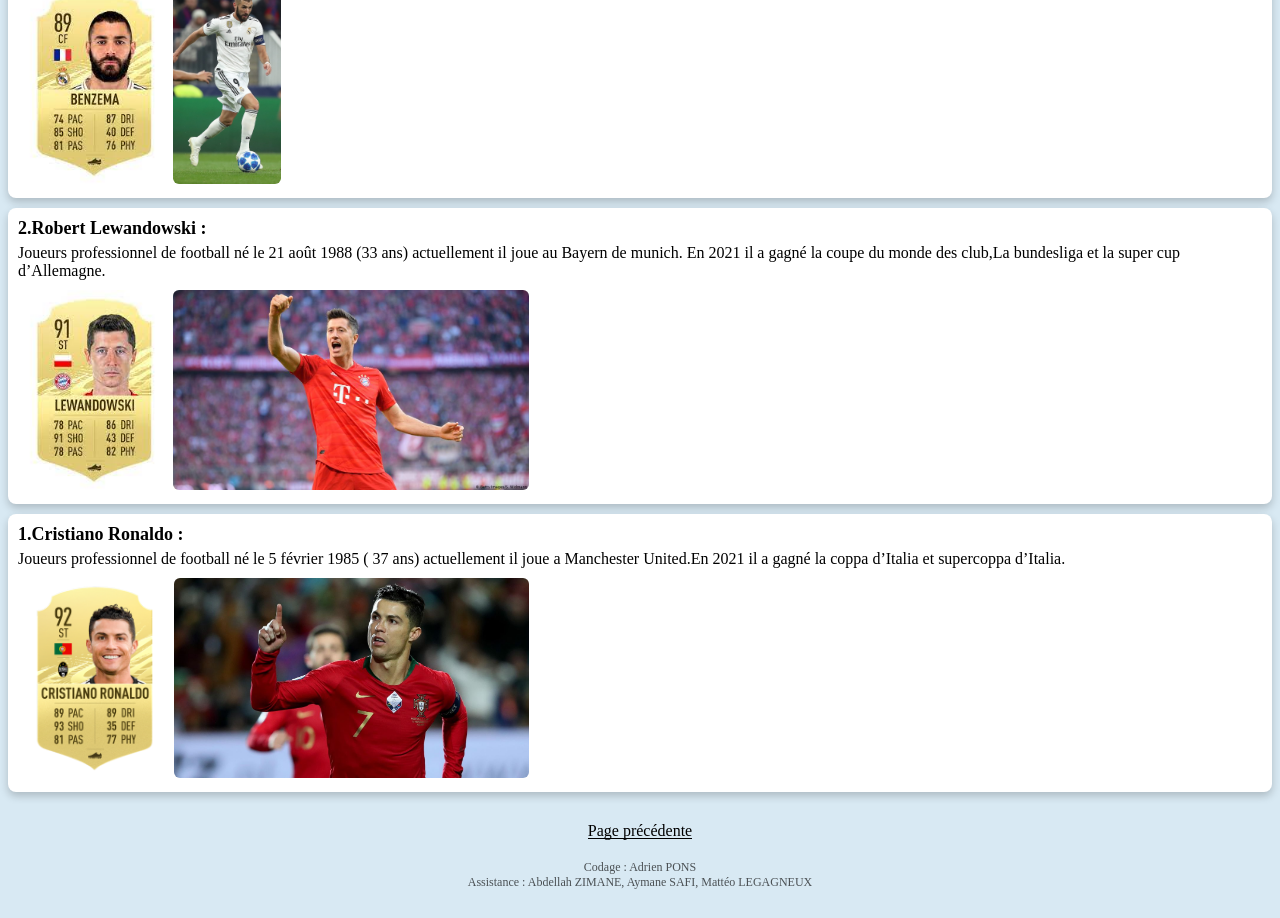
==== commit 3f3d40a8: "Update index2.html" ====
--- a/index2.html
+++ b/index2.html
@@ -77,6 +77,10 @@
 		</main>
 		<footer>
 			<a href="index.html">Page précédente</a>
+			<div class="copyright">
+				Codage : Adrien PONS<br>
+				Assistance : Abdellah ZIMANE, Aymane SAFI, Mattéo LEGAGNEUX<br>
+			</div>
 		</footer>
 	</body>
 </html>
